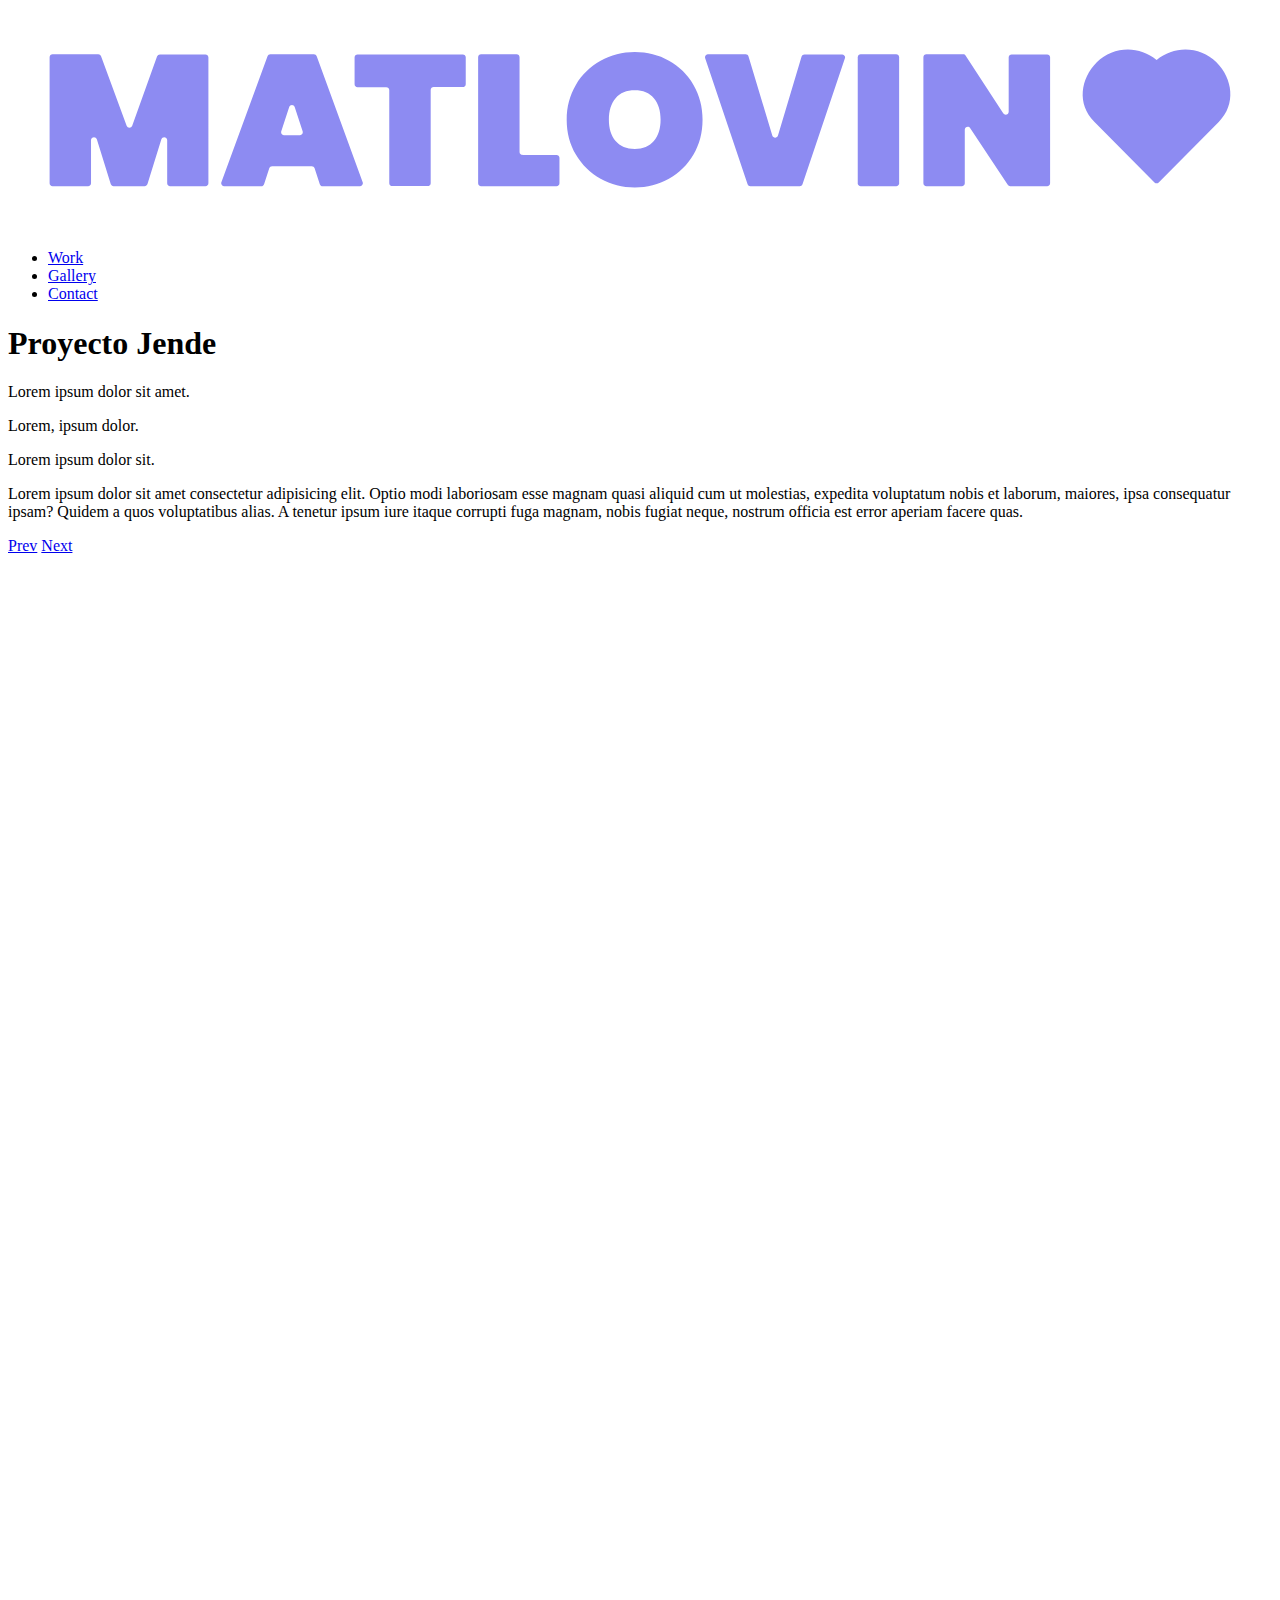
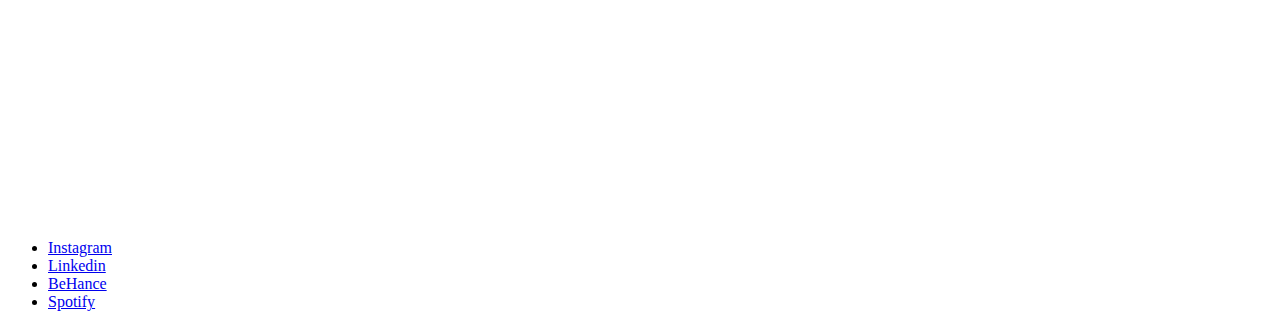
==== pages/proyect-1.html @ 457de3d1 "se crean las pages + se crea WORK parra desktop + css + arreglo de footer en las pages" ====
<!DOCTYPE html>
<html lang="en">

<head>
    <meta charset="UTF-8">
    <meta name="viewport" content="width=device-width, initial-scale=1.0">
    <link rel="stylesheet" href="../css/style.css">
    <title>Matlovin</title>
    <link rel="icon" href="../resources/Asset 5.svg">
</head>

<body>

    <nav class="nav">
        <!-- logo -->
        <a href="../index.html">
            <img src="../resources/Asset 1.svg" alt="Logo">
        </a>
        <!-- lista de enlaces -->
        <ul>
            <li><a href="./work.html">Work</a></li>
            <li><a href="./gallery.html">Gallery</a></li>
            <li><a href="./contact.html">Contact</a></li>
        </ul>
    </nav>

    <main class="main-project">
        <!-- encabezado del proyecto -->
        <header>
        
                <!-- <img src="https://mir-s3-cdn-cf.behance.net/project_modules/max_1200/a1f0e0149536781.655e4dc05ab5c.jpg"> -->
            
        </header>

        <!-- descripcion del proyecto -->
        <h1>Proyecto Jende</h1>
        <section class="contenedor_principal">
            <div class="contenedor_textos">
                <p>Lorem ipsum dolor sit amet. </p>
                <p>Lorem, ipsum dolor.</p>
                <p>Lorem ipsum dolor sit.</p>
            </div>
            <div class="contenedor_parrafo">
                <p>Lorem ipsum dolor sit amet consectetur adipisicing elit. Optio modi laboriosam esse magnam quasi
                    aliquid cum ut molestias, expedita voluptatum nobis et laborum, maiores, ipsa consequatur ipsam?
                    Quidem a quos voluptatibus alias. A tenetur ipsum iure itaque corrupti fuga magnam, nobis fugiat
                    neque, nostrum officia est error aperiam facere quas.</p>
            </div>
        </section>

        <!-- imagenes del proyecto -->
        <section class="imagenes_proyecto">
            <article class="imagen-cuadrada">
                <!-- <img src="../resources/JENDE - PHOTOS BY OSCAR APONTE_6.jpg" alt="cafeteras"> -->
            </article>
            <article class="imagen-cuadrada_">
                <!-- <img src="../resources/JENDE - PHOTOS BY OSCAR APONTE_7.jpg" alt="Coldbrew"> -->
            </article>
            <article class="imagen_grande">
                <!-- <img src="../resources/JENDE NEW FEED MAYO-55.JPG" alt="hombre y mujer preparando sanwich"> -->
            </article>
        </section>

        <!-- botones para next y prev -->
        <section class="botones">
            <a href="#">Prev</a>
            <a href="#">Next</a>
        </section>

    </main>


    <footer class="footer">
        <div>
            <a href="">
                <img src="../resources/Asset 3.svg" alt="Logo">
            </a>
            <nav>
                <ul>
                    <li><a href="https://www.instagram.com/matlovin_/">Instagram</a></li>
                    <li><a href="https://www.linkedin.com/in/mateoflorez/">Linkedin</a></li>
                    <li><a href="https://www.behance.net/matlovin/">BeHance</a></li>
                    <li><a href="https://open.spotify.com/user/mateo.florez">Spotify</a></li>
                </ul>
            </nav>
        </div>

    </footer>
</body>

</html>
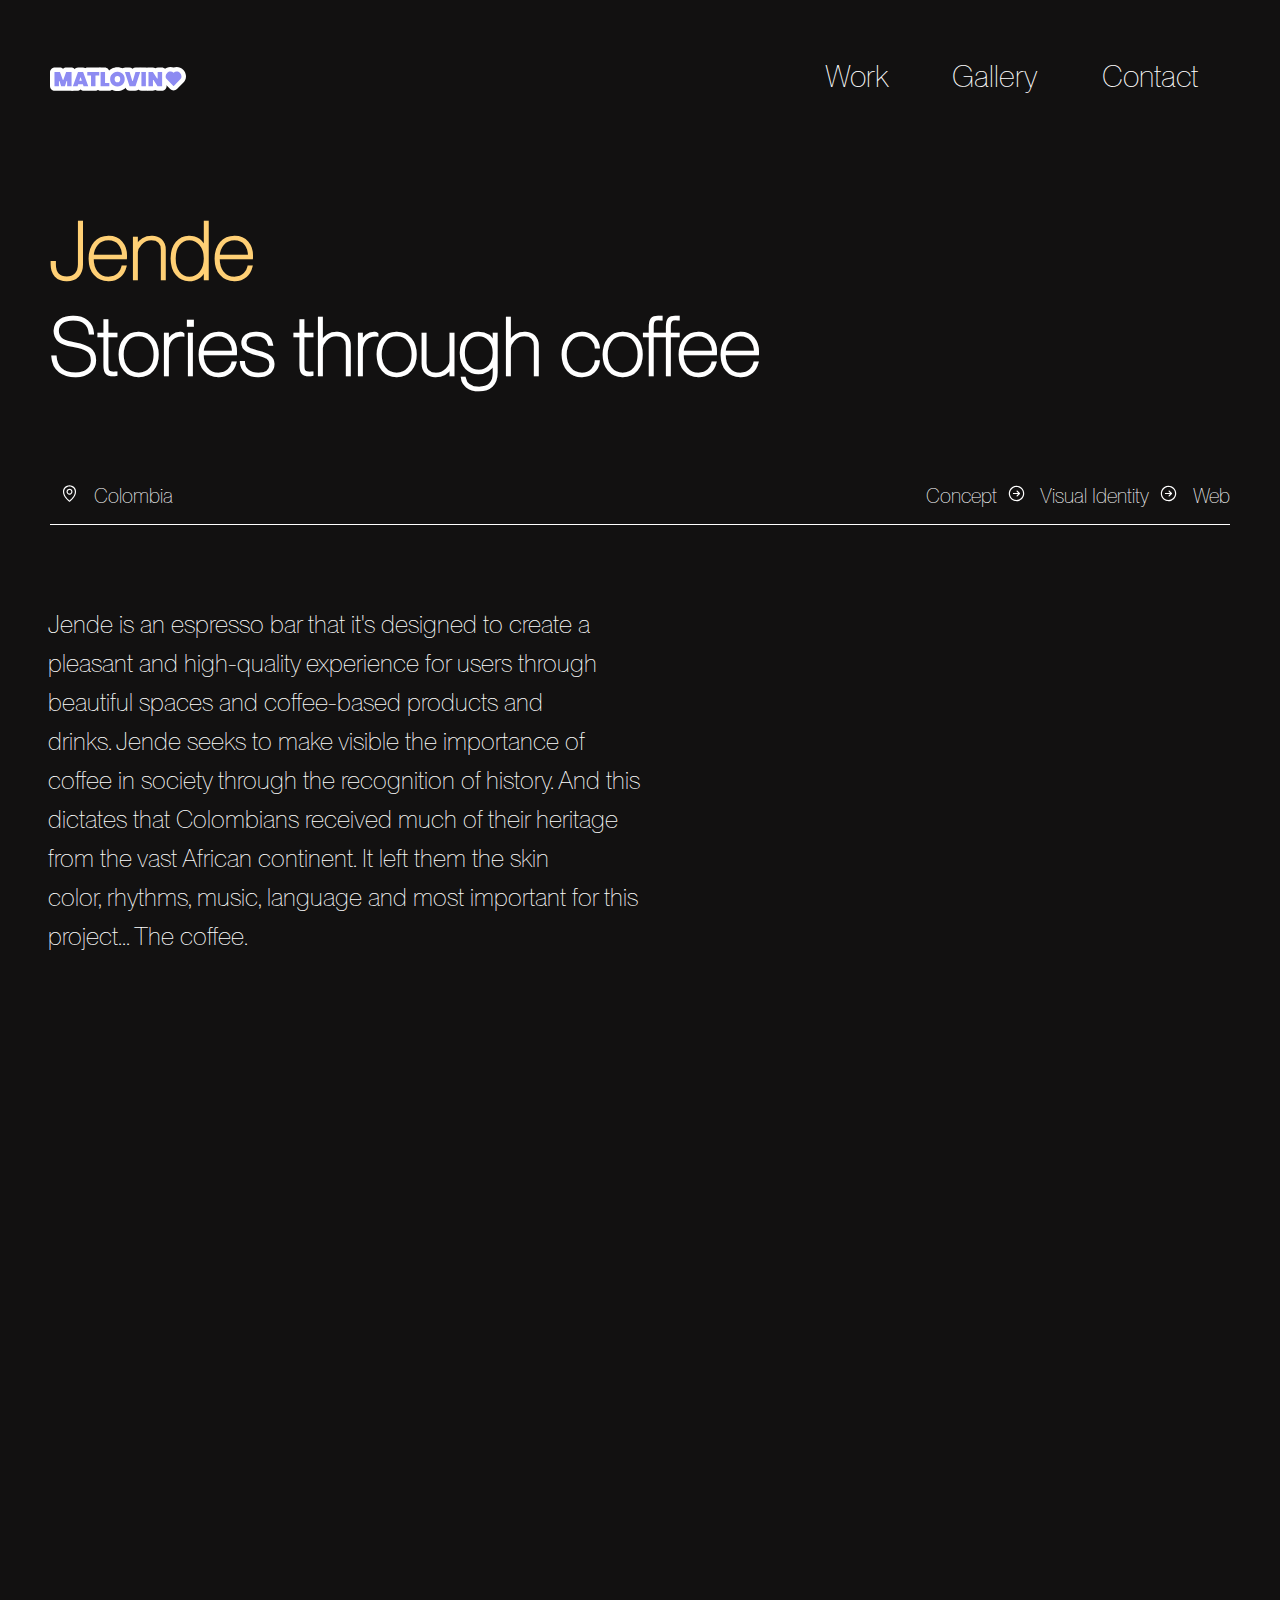
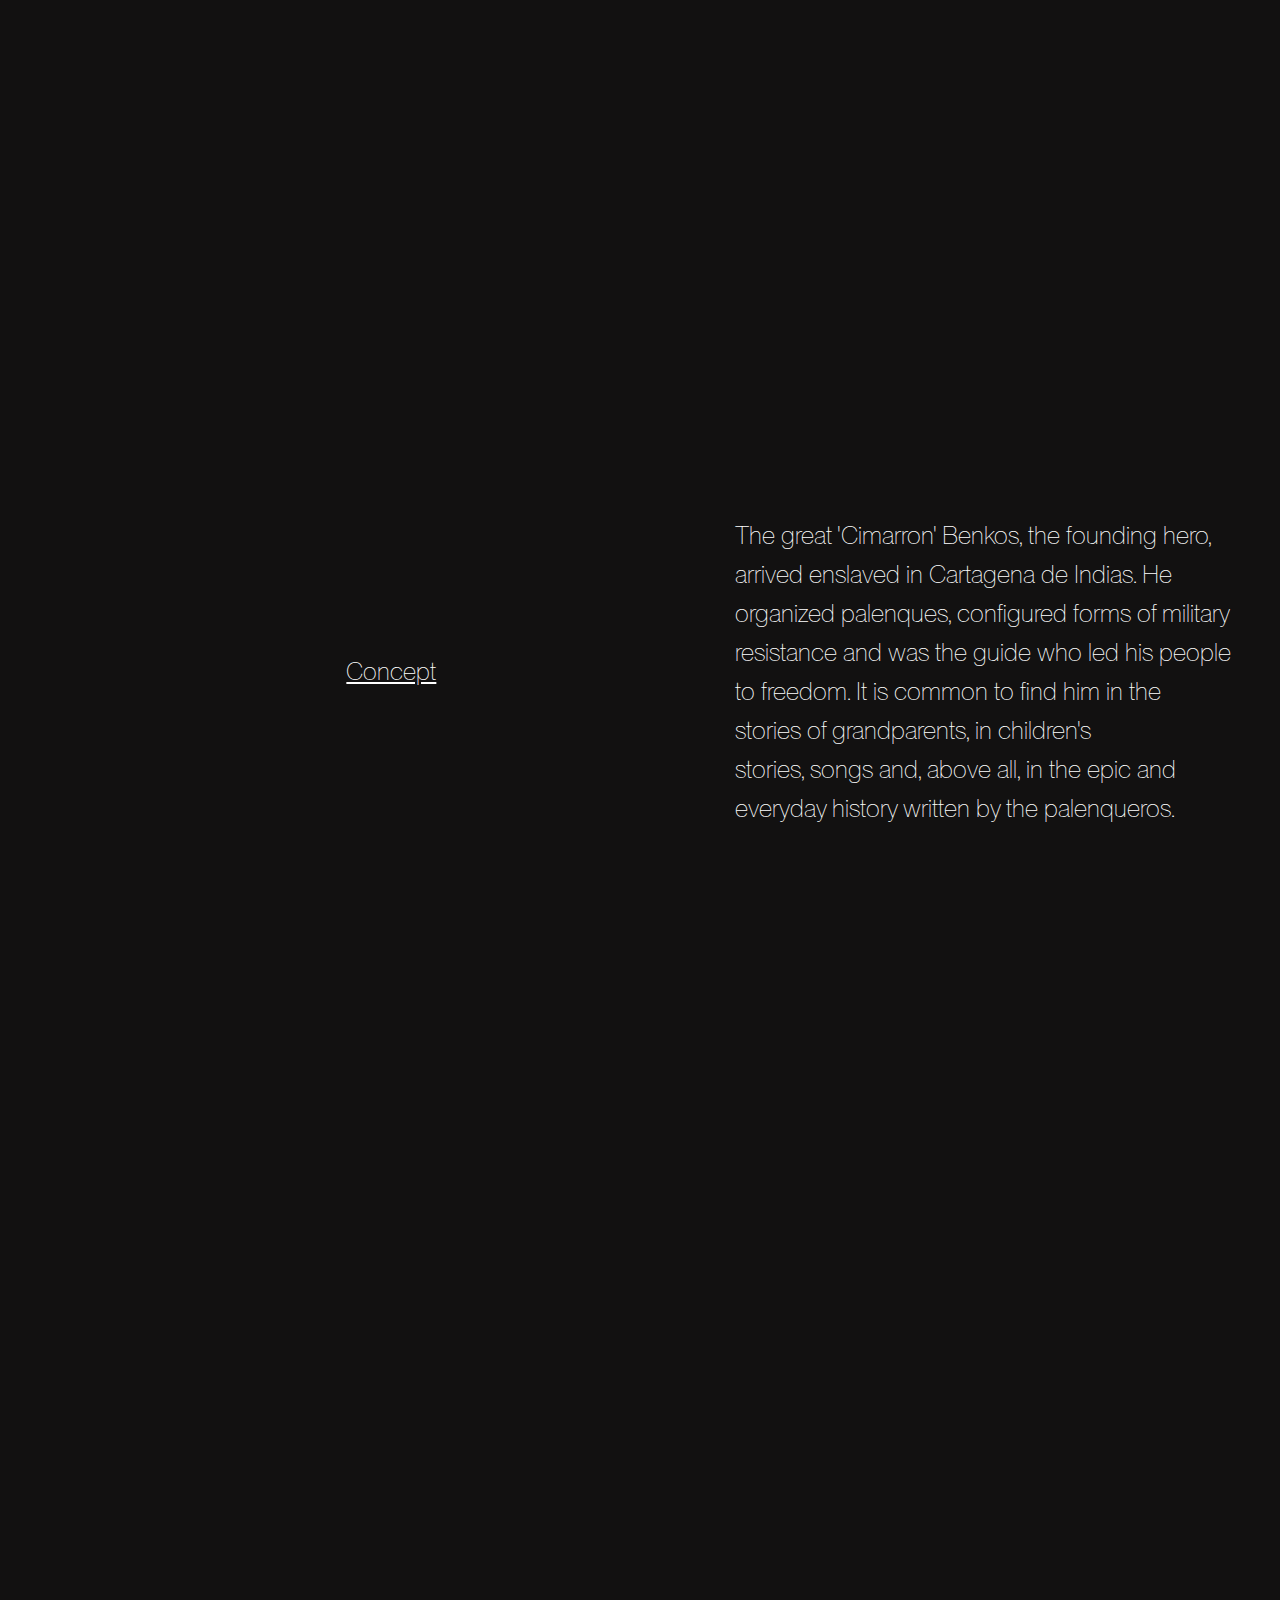
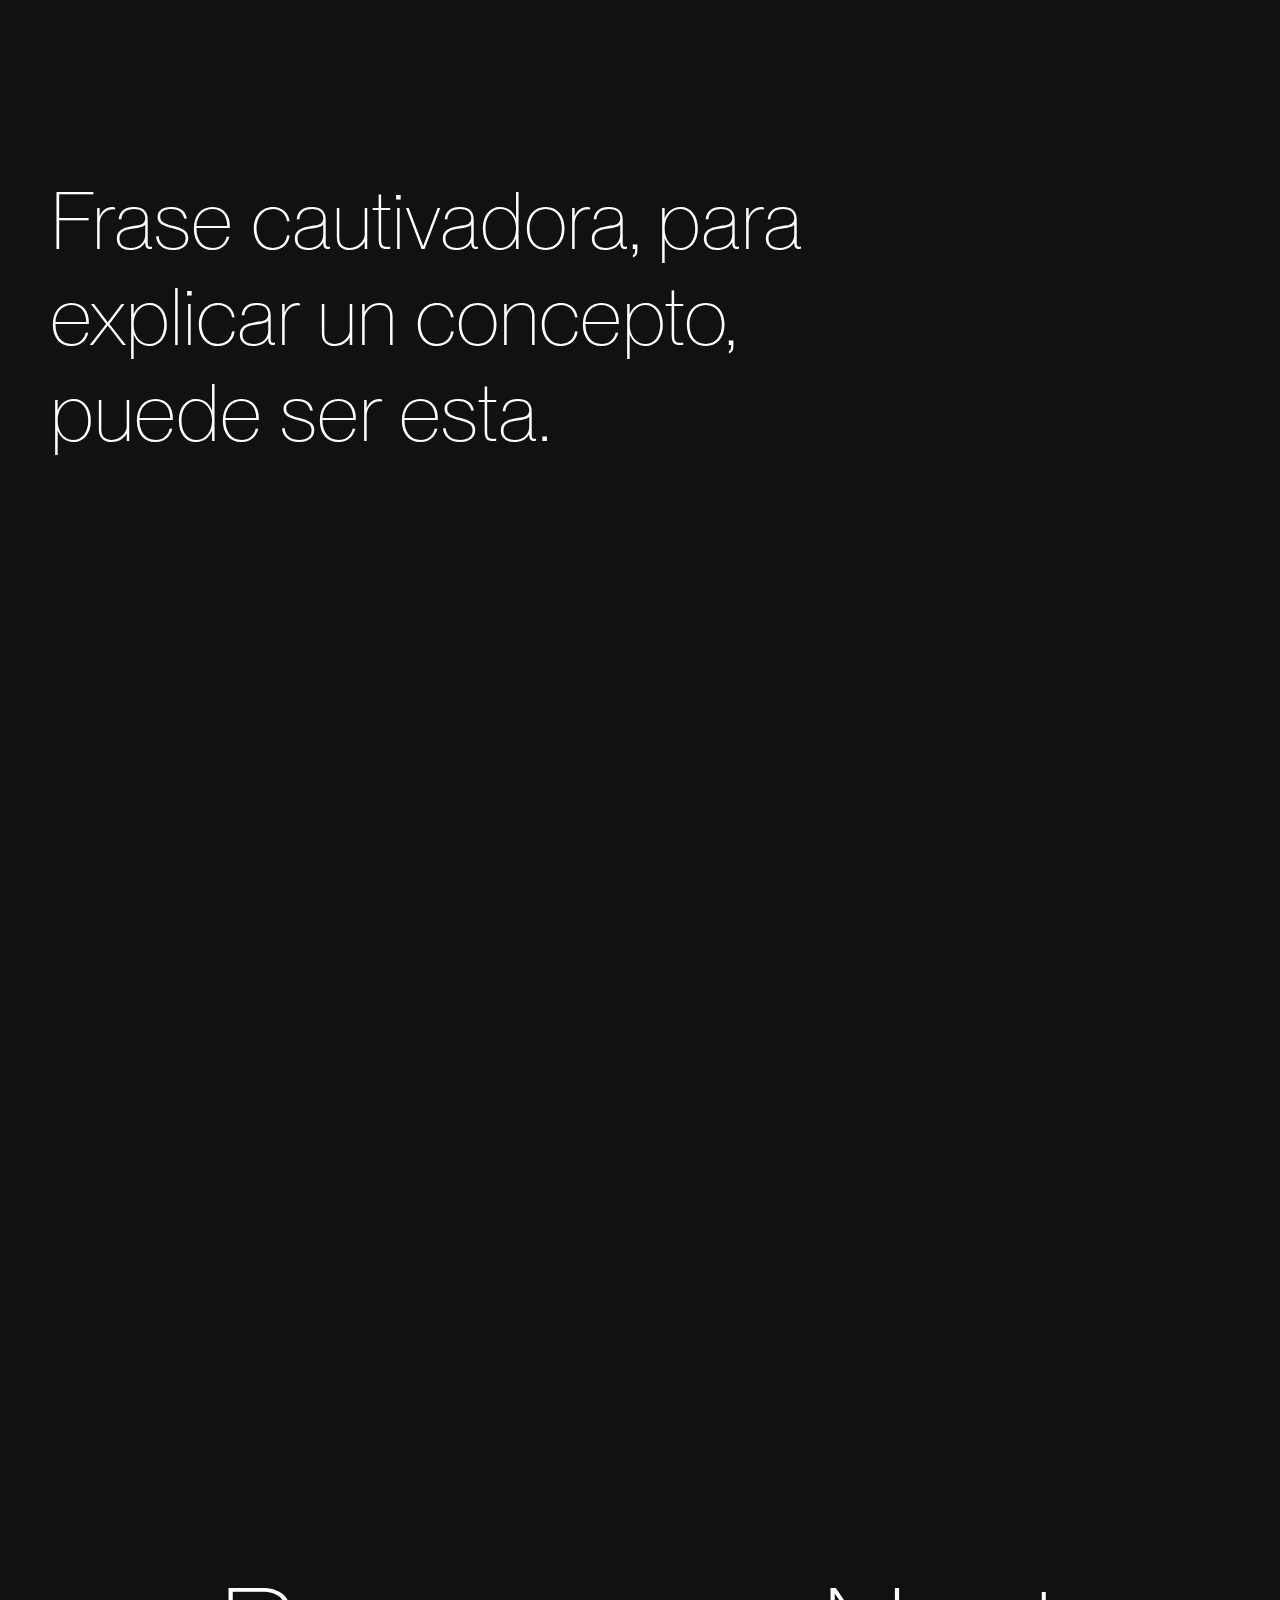
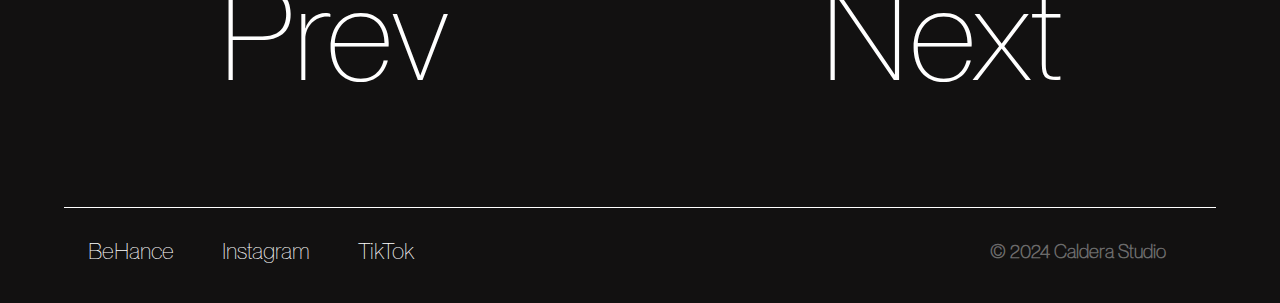
==== commit fdc05f73: "se crea project-1 para desktop + css" ====
--- a/pages/proyect-1.html
+++ b/pages/proyect-1.html
@@ -4,7 +4,7 @@
 <head>
     <meta charset="UTF-8">
     <meta name="viewport" content="width=device-width, initial-scale=1.0">
-    <link rel="stylesheet" href="../css/style.css">
+    <link rel="stylesheet" href="../styles/styles.css">
     <title>Matlovin</title>
     <link rel="icon" href="../resources/Asset 5.svg">
 </head>
@@ -24,31 +24,45 @@
         </ul>
     </nav>
 
+    <!-- encabezado del proyecto -->
+    <header>
+        <h1><span class="jende">Jende</span> <br> Stories through coffee</h1>
+    </header>
     <main class="main-project">
-        <!-- encabezado del proyecto -->
-        <header>
-        
-                <!-- <img src="https://mir-s3-cdn-cf.behance.net/project_modules/max_1200/a1f0e0149536781.655e4dc05ab5c.jpg"> -->
-            
-        </header>
+        <div class="sub-header">
+            <div>
+                <p><svg xmlns="http://www.w3.org/2000/svg" width="19" height="19" viewBox="0 0 19 19" fill="none">
+                        <path
+                            d="M9.5 4.75C8.91284 4.75 8.33886 4.92411 7.85065 5.25032C7.36244 5.57654 6.98193 6.04019 6.75723 6.58266C6.53253 7.12513 6.47374 7.72204 6.58829 8.29792C6.70284 8.87381 6.98559 9.40279 7.40078 9.81797C7.81596 10.2332 8.34494 10.5159 8.92083 10.6305C9.49671 10.745 10.0936 10.6862 10.6361 10.4615C11.1786 10.2368 11.6422 9.85631 11.9684 9.3681C12.2946 8.87989 12.4688 8.30591 12.4688 7.71875C12.4688 6.93139 12.156 6.17628 11.5992 5.61953C11.0425 5.06278 10.2874 4.75 9.5 4.75ZM9.5 9.5C9.1477 9.5 8.80332 9.39553 8.51039 9.19981C8.21747 9.00408 7.98916 8.72589 7.85434 8.4004C7.71952 8.07492 7.68425 7.71677 7.75298 7.37125C7.82171 7.02572 7.99135 6.70833 8.24047 6.45922C8.48958 6.2101 8.80697 6.04046 9.1525 5.97173C9.49802 5.903 9.85617 5.93827 10.1817 6.07309C10.5071 6.20791 10.7853 6.43622 10.9811 6.72914C11.1768 7.02207 11.2812 7.36645 11.2812 7.71875C11.2812 8.19117 11.0936 8.64424 10.7595 8.97828C10.4255 9.31233 9.97242 9.5 9.5 9.5ZM9.5 1.1875C7.76841 1.18946 6.1083 1.87821 4.88388 3.10263C3.65946 4.32705 2.97071 5.98716 2.96875 7.71875C2.96875 10.0492 4.04566 12.5192 6.08594 14.8623C7.0027 15.9211 8.03452 16.8745 9.1623 17.7049C9.26214 17.7748 9.38108 17.8123 9.50297 17.8123C9.62486 17.8123 9.7438 17.7748 9.84363 17.7049C10.9693 16.8741 11.9992 15.9207 12.9141 14.8623C14.9514 12.5192 16.0312 10.0492 16.0312 7.71875C16.0293 5.98716 15.3405 4.32705 14.1161 3.10263C12.8917 1.87821 11.2316 1.18946 9.5 1.1875ZM9.5 16.4766C8.27316 15.5117 4.15625 11.9678 4.15625 7.71875C4.15625 6.3015 4.71925 4.9423 5.7214 3.94015C6.72355 2.938 8.08275 2.375 9.5 2.375C10.9173 2.375 12.2765 2.938 13.2786 3.94015C14.2807 4.9423 14.8438 6.3015 14.8438 7.71875C14.8438 11.9663 10.7268 15.5117 9.5 16.4766Z"
+                            fill="white" />
+                    </svg> Colombia</p>
+            </div>
+            <div>
+                <p>Concept<svg xmlns="http://www.w3.org/2000/svg" width="19" height="19" viewBox="0 0 19 19"
+                        fill="none">
+                        <path
+                            d="M9.5 1.78125C7.97338 1.78125 6.48104 2.23395 5.2117 3.08209C3.94235 3.93024 2.95302 5.13574 2.36881 6.54616C1.78459 7.95658 1.63174 9.50856 1.92957 11.0059C2.2274 12.5031 2.96254 13.8785 4.04202 14.958C5.12151 16.0375 6.49686 16.7726 7.99415 17.0704C9.49144 17.3683 11.0434 17.2154 12.4538 16.6312C13.8643 16.047 15.0698 15.0576 15.9179 13.7883C16.7661 12.519 17.2188 11.0266 17.2188 9.5C17.2166 7.45352 16.4027 5.49148 14.9556 4.04441C13.5085 2.59733 11.5465 1.78341 9.5 1.78125ZM9.5 16.0312C8.20824 16.0312 6.94549 15.6482 5.87144 14.9305C4.79738 14.2129 3.96025 13.1928 3.46592 11.9994C2.97158 10.806 2.84224 9.49275 3.09425 8.22582C3.34626 6.95888 3.9683 5.79512 4.88171 4.88171C5.79512 3.9683 6.95888 3.34626 8.22582 3.09425C9.49276 2.84224 10.806 2.97158 11.9994 3.46591C13.1928 3.96025 14.2129 4.79737 14.9305 5.87143C15.6482 6.94549 16.0313 8.20824 16.0313 9.5C16.0293 11.2316 15.3405 12.8917 14.1161 14.1161C12.8917 15.3405 11.2316 16.0293 9.5 16.0312ZM12.8888 9.07992C12.944 9.13507 12.9878 9.20055 13.0177 9.27263C13.0476 9.34471 13.063 9.42197 13.063 9.5C13.063 9.57803 13.0476 9.65529 13.0177 9.72737C12.9878 9.79945 12.944 9.86493 12.8888 9.92008L10.5138 12.2951C10.4024 12.4065 10.2513 12.4691 10.0938 12.4691C9.93619 12.4691 9.78509 12.4065 9.67368 12.2951C9.56226 12.1837 9.49967 12.0326 9.49967 11.875C9.49967 11.7174 9.56226 11.5663 9.67368 11.4549L11.0356 10.0938H6.53125C6.37378 10.0938 6.22276 10.0312 6.11141 9.91985C6.00006 9.8085 5.9375 9.65747 5.9375 9.5C5.9375 9.34253 6.00006 9.1915 6.11141 9.08016C6.22276 8.96881 6.37378 8.90625 6.53125 8.90625H11.0356L9.67368 7.54508C9.56226 7.43367 9.49967 7.28256 9.49967 7.125C9.49967 6.96744 9.56226 6.81633 9.67368 6.70492C9.78509 6.59351 9.93619 6.53092 10.0938 6.53092C10.2513 6.53092 10.4024 6.59351 10.5138 6.70492L12.8888 9.07992Z"
+                            fill="white" />
+                    </svg> Visual Identity<svg xmlns="http://www.w3.org/2000/svg" width="19" height="19"
+                        viewBox="0 0 19 19" fill="none">
+                        <path
+                            d="M9.5 1.78125C7.97338 1.78125 6.48104 2.23395 5.2117 3.08209C3.94235 3.93024 2.95302 5.13574 2.36881 6.54616C1.78459 7.95658 1.63174 9.50856 1.92957 11.0059C2.2274 12.5031 2.96254 13.8785 4.04202 14.958C5.12151 16.0375 6.49686 16.7726 7.99415 17.0704C9.49144 17.3683 11.0434 17.2154 12.4538 16.6312C13.8643 16.047 15.0698 15.0576 15.9179 13.7883C16.7661 12.519 17.2188 11.0266 17.2188 9.5C17.2166 7.45352 16.4027 5.49148 14.9556 4.04441C13.5085 2.59733 11.5465 1.78341 9.5 1.78125ZM9.5 16.0312C8.20824 16.0312 6.94549 15.6482 5.87144 14.9305C4.79738 14.2129 3.96025 13.1928 3.46592 11.9994C2.97158 10.806 2.84224 9.49275 3.09425 8.22582C3.34626 6.95888 3.9683 5.79512 4.88171 4.88171C5.79512 3.9683 6.95888 3.34626 8.22582 3.09425C9.49276 2.84224 10.806 2.97158 11.9994 3.46591C13.1928 3.96025 14.2129 4.79737 14.9305 5.87143C15.6482 6.94549 16.0313 8.20824 16.0313 9.5C16.0293 11.2316 15.3405 12.8917 14.1161 14.1161C12.8917 15.3405 11.2316 16.0293 9.5 16.0312ZM12.8888 9.07992C12.944 9.13507 12.9878 9.20055 13.0177 9.27263C13.0476 9.34471 13.063 9.42197 13.063 9.5C13.063 9.57803 13.0476 9.65529 13.0177 9.72737C12.9878 9.79945 12.944 9.86493 12.8888 9.92008L10.5138 12.2951C10.4024 12.4065 10.2513 12.4691 10.0938 12.4691C9.93619 12.4691 9.78509 12.4065 9.67368 12.2951C9.56226 12.1837 9.49967 12.0326 9.49967 11.875C9.49967 11.7174 9.56226 11.5663 9.67368 11.4549L11.0356 10.0938H6.53125C6.37378 10.0938 6.22276 10.0312 6.11141 9.91985C6.00006 9.8085 5.9375 9.65747 5.9375 9.5C5.9375 9.34253 6.00006 9.1915 6.11141 9.08016C6.22276 8.96881 6.37378 8.90625 6.53125 8.90625H11.0356L9.67368 7.54508C9.56226 7.43367 9.49967 7.28256 9.49967 7.125C9.49967 6.96744 9.56226 6.81633 9.67368 6.70492C9.78509 6.59351 9.93619 6.53092 10.0938 6.53092C10.2513 6.53092 10.4024 6.59351 10.5138 6.70492L12.8888 9.07992Z"
+                            fill="white" />
+                    </svg> Web</p>
+            </div>
+        </div>
 
-        <!-- descripcion del proyecto -->
-        <h1>Proyecto Jende</h1>
-        <section class="contenedor_principal">
-            <div class="contenedor_textos">
-                <p>Lorem ipsum dolor sit amet. </p>
-                <p>Lorem, ipsum dolor.</p>
-                <p>Lorem ipsum dolor sit.</p>
-            </div>
-            <div class="contenedor_parrafo">
-                <p>Lorem ipsum dolor sit amet consectetur adipisicing elit. Optio modi laboriosam esse magnam quasi
-                    aliquid cum ut molestias, expedita voluptatum nobis et laborum, maiores, ipsa consequatur ipsam?
-                    Quidem a quos voluptatibus alias. A tenetur ipsum iure itaque corrupti fuga magnam, nobis fugiat
-                    neque, nostrum officia est error aperiam facere quas.</p>
-            </div>
+
+        <section class="descripcion">
+            <p>
+                Jende is an espresso bar that it's designed to create a pleasant and high-quality experience for
+                users through beautiful spaces and coffee-based products and drinks. Jende seeks to make visible the
+                importance of coffee in society through the recognition of history. And this dictates that
+                Colombians received much of their heritage from the vast African continent. It left them the skin
+                color, rhythms, music, language and most important for this project... The coffee.
+            </p>
         </section>
 
-        <!-- imagenes del proyecto -->
         <section class="imagenes_proyecto">
             <article class="imagen-cuadrada">
                 <!-- <img src="../resources/JENDE - PHOTOS BY OSCAR APONTE_6.jpg" alt="cafeteras"> -->
@@ -61,28 +75,77 @@
             </article>
         </section>
 
+        <section class="contenedor-concepto">
+            <div class="concept">
+                <p>Concept</p>
+            </div>
+            <div class="contenedor_parrafo">
+                <p>The great 'Cimarron' Benkos, the founding hero, arrived enslaved in Cartagena de Indias. He
+                    organized palenques, configured forms of military resistance and was the guide who led
+                    his people to freedom. It is common to find him in the stories of grandparents, in children's
+                    stories, songs and, above all, in the epic and everyday history written by the palenqueros.</p>
+            </div>
+        </section>
+
+        <section class="contenedor-imagen">
+            <div></div>
+        </section>
+
+        <section class="contenedor-frase">
+            <div>
+                <p>
+                    Frase cautivadora, para explicar un concepto, puede ser esta.
+                </p>
+            </div>
+        </section>
+
+        <section class="imagenes_proyecto_">
+            <article class="imagen-cuadrada">
+                <!-- <img src="../resources/JENDE - PHOTOS BY OSCAR APONTE_6.jpg" alt="cafeteras"> -->
+            </article>
+            <article class="imagen-cuadrada_">
+                <!-- <img src="../resources/JENDE - PHOTOS BY OSCAR APONTE_7.jpg" alt="Coldbrew"> -->
+            </article>
+            <article class="imagen_grande_">
+                <!-- <img src="../resources/JENDE NEW FEED MAYO-55.JPG" alt="hombre y mujer preparando sanwich"> -->
+            </article>
+        </section>
+
         <!-- botones para next y prev -->
         <section class="botones">
-            <a href="#">Prev</a>
-            <a href="#">Next</a>
+            <div>
+                <a href="#">Prev</a>
+                <a href="#">Next</a>
+            </div>
         </section>
 
     </main>
 
 
-    <footer class="footer">
-        <div>
-            <a href="">
-                <img src="../resources/Asset 3.svg" alt="Logo">
-            </a>
-            <nav>
-                <ul>
-                    <li><a href="https://www.instagram.com/matlovin_/">Instagram</a></li>
-                    <li><a href="https://www.linkedin.com/in/mateoflorez/">Linkedin</a></li>
-                    <li><a href="https://www.behance.net/matlovin/">BeHance</a></li>
-                    <li><a href="https://open.spotify.com/user/mateo.florez">Spotify</a></li>
-                </ul>
-            </nav>
+    <footer class="footer footer__pages">
+
+        <nav class="nav-footer__hidden">
+            <!-- lista de enlaces footer -->
+            <ul class="enlaces-footer">
+                <li><a href="./pages/work.html">Work</a></li>
+                <li><a href="./pages/gallery.html">Gallery</a></li>
+                <li><a href="./pages/contact.html">Contact</a></li>
+            </ul>
+        </nav>
+
+        <div class="contenedor__principal_redes">
+            <div class="contenedor-redes">
+                <nav class="nav-redes">
+                    <ul class="enlaces-redes">
+                        <li><a href="https://www.behance.net/matlovin/">BeHance</a></li>
+                        <li><a href="https://www.instagram.com/matlovin_/">Instagram</a></li>
+                        <li><a href="https://www.tiktok.com/@matlovin_">TikTok</a></li>
+
+                    </ul>
+                </nav>
+                <h3>© 2024 Caldera Studio</h3>
+
+            </div>
         </div>
 
     </footer>
--- a/styles/styles.css
+++ b/styles/styles.css
@@ -0,0 +1,620 @@
+@font-face {
+    font-family: PPNeueMontreal-Thin;
+    src: url(../resources/PPNeueMontreal-Thin.otf);
+}
+
+@font-face {
+    font-family: PPNeueMontreal-SemiBolditalic;
+    src: url(../resources/PPNeueMontreal-SemiBolditalic.otf);
+}
+
+@font-face {
+    font-family: PPNeueMontreal-Medium;
+    src: url(../resources/PPNeueMontreal-Medium.otf);
+}
+
+@font-face {
+    font-family: PPNeueMontreal-italic;
+    src: url(../resources/PPNeueMontreal-Italic.otf);
+}
+
+@font-face {
+    font-family: PPNeueMontreal-Book;
+    src: url(../resources/PPNeueMontreal-Book.otf);
+}
+
+@font-face {
+    font-family: PPNeueMontreal-Bold;
+    src: url(../resources/PPNeueMontreal-Bold.otf);
+}
+
+
+* {
+    margin: 0;
+    padding: 0;
+    font-family: PPNeueMontreal-Thin;
+}
+
+/* ----------- NAV --------*/
+
+.nav {
+    /* width: 100vw; */
+    height: 9.5rem;
+    display: flex;
+    justify-content: space-between;
+    align-items: center;
+    background-color: #121111;
+
+}
+
+.nav a img {
+    width: 8.5rem;
+    padding-left: 3.12rem;
+    padding-top: 10px;
+}
+
+.nav ul {
+    display: flex;
+    margin-right: 3.12rem;
+    list-style: none;
+    justify-content: space-around;
+}
+
+.nav ul li {
+    margin: 0 2rem;
+}
+
+.nav ul li a {
+    color: #fff;
+    text-decoration: none;
+    font-size: 30.14px;
+}
+
+/* ------------ footer ----------*/
+
+.footer {
+    /* width: 100vw; */
+    height: 20.48rem;
+    background-color: #121111;
+}
+
+.footer__pages {
+    /* width: 100vw; */
+    height: 10rem;
+    background-color: #121111;
+}
+
+.footer .nav-footer {
+    height: 13rem;
+}
+
+.footer .nav-footer__hidden {
+    height: 4rem;
+    visibility: hidden;
+}
+
+.footer .nav-footer .enlaces-footer {
+    height: 13rem;
+    /* width: 90%; */
+    display: flex;
+    justify-content: flex-end;
+    align-items: center;
+    margin-right: 3.12rem;
+    list-style: none;
+}
+
+.footer .nav-footer .enlaces-footer li {
+    margin: 0 2rem;
+}
+
+.footer .nav-footer .enlaces-footer li a {
+    color: #fff;
+    text-decoration: none;
+    font-size: 30.14px;
+}
+
+.footer .contenedor__principal_redes {
+    display: flex;
+    justify-content: center;
+}
+
+.footer .contenedor-redes {
+    width: 90%;
+    height: 87px;
+    border-top: 1px solid #fff;
+    display: flex;
+    justify-content: space-between;
+    align-items: center;
+}
+
+.footer .contenedor-redes .nav-redes .enlaces-redes {
+    display: flex;
+    list-style: none;
+}
+
+.footer .contenedor-redes .nav-redes .enlaces-redes li {
+    margin: 0 1.5rem;
+}
+
+.footer .contenedor-redes .nav-redes .enlaces-redes li a {
+    color: #fff;
+    text-decoration: none;
+    font-size: 22.34px;
+}
+
+.footer .contenedor__principal_redes h3 {
+    color: rgba(255, 255, 255, 0.40);
+    margin-right: 3.12rem;
+}
+
+/* ---------- MAIN-INDEX ----------*/
+
+.main-index {
+    /* width: 100vw; */
+    height: auto;
+    display: flex;
+    flex-direction: column;
+    background-color: #121111;
+}
+
+.main-index header {
+    /* width: 100vw; */
+    height: 56.4rem;
+    /* background-color: #121111; */
+    display: flex;
+    justify-content: flex-start;
+    align-items: center;
+}
+
+.main-index header h1 {
+    width: 1139px;
+    font-family: PPNeueMontreal-Thin;
+    font-size: 84.251px;
+    color: #fff;
+    margin-left: 3.12rem;
+    font-weight: 400;
+}
+
+.main-index header h1 .brand {
+    color: #FFB59D;
+    text-decoration: 4px underline;
+
+}
+
+.main-index header h1 .digital {
+    color: #C0A9FF;
+    text-decoration: 4px underline;
+}
+
+/* -------con GRID---------- */
+
+.main-index section {
+    display: grid;
+    background-color: #121111;
+    margin: 0 1rem 0 3.12rem;
+    grid-template-columns: repeat(3, 1fr);
+    grid-template-rows: repeat(3, 1fr);
+    justify-items: center;
+    grid-template-areas:
+        "link-last-project link-last-project link-gallery"
+        "link-last-project link-last-project link-gallery"
+        "link-last-project link-last-project link-gallery";
+}
+
+.link-last-project {
+    grid-area: link-last-project;
+    /* background-image: url('./resources/Screen\ Shot\ 2024-02-14\ at\ 2.19\ 1.png');
+    background-size: cover; */
+    width: 100%;
+}
+
+.link-last-project img {
+    width: 100%;
+    /* width: 1200px;
+    height: 639px */
+}
+
+.link-gallery {
+    grid-area: link-gallery;
+    background-color: #FFB59D;
+    width: 85%;
+    /* width: 521px;
+    height: 636px; */
+    border-radius: 80px;
+}
+
+.main-index .link-gallery a {
+    width: 100%;
+    height: 100%;
+    border-radius: 80px;
+    text-decoration: none;
+    display: flex;
+    justify-content: flex-end;
+    align-items: center;
+}
+
+
+
+.main-index .link-gallery a h2 {
+    color: #FFF;
+    font-size: 126.788px;
+    font-style: normal;
+    rotate: -90deg;
+    margin: 0rem -5rem 0rem 0rem;
+}
+
+/* ---------- MAIN-WORK -----------*/
+
+.main-work {
+    display: flex;
+    flex-direction: column;
+    background-color: #121111;
+
+}
+
+.main-work header nav {
+    margin-left: 3.12rem;
+    height: 4rem;
+    display: flex;
+    align-items: center;
+}
+
+.main-work header nav ul {
+    display: flex;
+}
+
+.main-work header nav ul li {
+    margin-right: 3rem;
+    list-style: none;
+}
+
+.main-work header nav ul li a {
+    color: #FFF;
+    text-decoration: none;
+    font-size: 33.104px;
+}
+
+.main-work img {
+    border-radius: 10px;
+    width: 100%;
+}
+
+.main-work section {
+    display: flex;
+    margin: 0.2rem 3.12rem 0.2rem 3.12rem;
+    align-items: center;
+}
+
+.main-work article {
+    padding: 0 0.2rem 0 0.2rem;
+}
+
+/* PRIMER BLOQUE */
+
+.primer_bloque .jende {
+    width: 45%;
+}
+
+.primer_bloque .ecosistema {
+    width: 60%;
+}
+
+/* SEGUNDO BLOQUE */
+
+.segundo_bloque .namnam {
+    width: 102%;
+}
+
+.segundo_bloque .dixie {
+    width: 100%;
+}
+
+/* TERCER BLOQUE */
+
+.tercer_bloque article {
+    width: 33.3%;
+}
+
+/* CUARTO BLOQUE */
+
+.cuarto_bloque {
+    justify-content: space-around;
+}
+
+.cuarto_bloque .altiplano {
+    width: 100%;
+}
+
+/* -----------  MAIN PROJECT ----------- */
+
+header{
+   padding: 3.12rem;
+   background-color: #121111;
+}
+header h1 {
+   color: #FFF;
+   font-size: 80px;
+}
+
+header h1 .jende {
+   color: #FFD075
+}
+
+.main-project {
+    background-color: #121111;
+}
+
+.main-project p{
+    color: #FFF;
+}
+
+.main-project .sub-header{
+    height: 5rem;
+    display: flex;
+    justify-content: space-between;
+    align-items: flex-end;
+    margin: 0 3.12rem;
+    border-bottom: 1px solid #FFF;
+}
+.main-project .sub-header div{
+    padding-bottom: 1rem;
+}
+
+.main-project .sub-header div p{
+    font-size: 20px;
+}
+
+.main-project .sub-header div svg{
+    padding: 0 10px;
+}
+
+.main-project .descripcion{
+    height: 10%;
+    padding: 5rem 3rem;
+}
+
+.main-project .descripcion p{
+    width: 50%;
+    font-size: 25px;
+    line-height: 39px;
+}
+
+/* ----------GRID IMAGENES ---------- */
+.imagenes_proyecto {
+    display: grid;
+    grid-template-columns: 1fr 1fr 1fr;
+    grid-template-rows: 500px 500px;
+    padding: 0 3.12rem;
+    grid-template-areas:
+        "imagen_grande imagen_grande imagen_grande"
+        "imagen-cuadrada_ imagen-cuadrada imagen-cuadrada";
+}
+
+.imagen-cuadrada {
+    grid-area: imagen-cuadrada;
+    background-image: url('../resources/JENDE\ -\ PHOTOS\ BY\ OSCAR\ APONTE_6.jpg');
+    background-size: cover;
+    background-position: center;
+    margin: 1rem 0.5rem 0 0.5rem;
+    border-radius: 10px;
+}
+
+.imagen-cuadrada_ {
+    grid-area: imagen-cuadrada_;
+    background-image: url('../resources/JENDE\ -\ PHOTOS\ BY\ OSCAR\ APONTE_7.jpg');
+    background-size: cover;
+    background-position: center;
+    margin: 1rem 0.5rem 0 0.5rem;
+    border-radius: 10px;
+}
+
+.imagen_grande {
+    grid-area: imagen_grande;
+    background-image: url('../resources/JENDE\ NEW\ FEED\ MAYO-55.JPG');
+    background-size: cover;
+    background-position: center;
+    margin: 1rem 0.5rem 0 0.5rem;
+    border-radius: 10px;
+}
+
+.main-project .contenedor-concepto{
+    display: flex;
+    padding: 5rem 3rem;
+    justify-content: space-between;
+}
+
+.main-project .contenedor-concepto p{
+    font-size: 25px;
+    line-height: 39px;
+}
+
+
+.main-project .contenedor-concepto .concept{
+    width: 40%;
+    text-align: center;
+    margin: auto;
+}
+
+.main-project .contenedor-concepto .concept p{
+text-decoration: underline;
+}
+
+.main-project .contenedor-concepto .contenedor_parrafo{
+    width: 42%;   
+}
+
+.main-project .contenedor-imagen{
+    width: 93%;
+    margin: auto;
+}
+
+.main-project .contenedor-imagen div{
+    background-image: url('https://mir-s3-cdn-cf.behance.net/project_modules/fs/7aada9149536781.62e9520ea60f5.jpg');
+    background-size: cover;
+    height: 50rem;
+    border-radius: 20px;
+}
+
+.main-project .contenedor-frase{
+    height: auto;
+    margin: 0 3.12rem;
+}
+
+.main-project .contenedor-frase div{
+    width: 75%;
+    padding: 4rem 0;
+}
+
+.main-project .contenedor-frase p{
+    font-size: 80px;
+}
+
+.imagenes_proyecto_ {
+    display: grid;
+    grid-template-columns: 1fr 1fr 1fr;
+    grid-template-rows: 500px 500px;
+    padding: 0 3.12rem;
+    grid-template-areas:
+    "imagen-cuadrada_ imagen-cuadrada imagen-cuadrada"
+    "imagen_grande_ imagen_grande_ imagen_grande_";
+}
+
+.imagen-cuadrada {
+    grid-area: imagen-cuadrada;
+    background-image: url('../resources/JENDE\ -\ PHOTOS\ BY\ OSCAR\ APONTE_6.jpg');
+    background-size: cover;
+    background-position: center;
+    margin: 1rem 0.5rem 0 0.5rem;
+    border-radius: 10px;
+}
+
+.imagen-cuadrada_ {
+    grid-area: imagen-cuadrada_;
+    background-image: url('../resources/JENDE\ -\ PHOTOS\ BY\ OSCAR\ APONTE_7.jpg');
+    background-size: cover;
+    background-position: center;
+    margin: 1rem 0.5rem 0 0.5rem;
+    border-radius: 10px;
+}
+
+.imagen_grande_ {
+    grid-area: imagen_grande_;
+    background-image: url('	https://mir-s3-cdn-cf.behance.net/project_modules/1400/e09740149536781.655e4dc0594a0.jpg');
+    background-size: cover;
+    background-position: center;
+    margin: 1rem 0.5rem 0 0.5rem;
+    border-radius: 10px;
+}
+
+.main-project .botones{
+    padding: 2rem;
+}
+
+.main-project .botones div{
+    display: flex;
+    justify-content: space-around;
+}
+
+.main-project .botones div a{
+    font-size: 129.222px;
+    text-decoration: none;
+    color: #FFF;
+}
+
+.botones div a:hover {
+    text-decoration: 2px underline;
+    color: #A1FEDD;
+    font-size: 100.222px;
+    transition: all 0.5s;
+}
+
+@media (max-width: 600px) {
+
+    /* -------- query nav --------- */
+    .nav {
+        /* width: 100vw; */
+        height: 5.5rem;
+        display: flex;
+        flex-direction: column;
+        justify-content: space-around;
+        align-items: center;
+        background-color: rgb(41, 40, 40);
+    }
+
+    .nav a img {
+        width: 12rem;
+        padding-left: 0;
+    }
+
+    .nav ul {
+        margin-right: 0;
+    }
+
+
+    /* --------- query footer ----------*/
+
+    .footer div nav ul {
+        width: 96%;
+        padding-left: 1rem;
+    }
+
+    .footer div nav ul li {
+        margin: 0 1.3rem;
+    }
+
+    /*-----------query main-index ---------- */
+
+    .main-index header {
+        /* width: 100vw; */
+        height: 27rem;
+    }
+
+    .main-index header h1 {
+        font-size: 40px;
+        margin-left: 1rem;
+        margin-right: 2rem;
+    }
+
+    .main-index section article a h2 {
+        font-size: 6rem;
+    }
+
+    .main-index article {
+        border-radius: 3%;
+    }
+
+    .main-index section article a {
+        border-radius: 3%;
+    }
+
+    .main-index section {
+        display: grid;
+        grid-template-columns: repeat(2, 1fr);
+        grid-template-rows: 18rem 13rem;
+        justify-items: center;
+        grid-template-areas:
+            "link-last-project link-last-project "
+            "link-gallery link-gallery";
+    }
+
+    .main-index article {
+        margin: 0.5rem 0 0.5rem 0;
+    }
+
+    .main-index .link-last-project a {
+        justify-content: center;
+        align-items: center;
+    }
+
+
+    .main-index .link-gallery a {
+        justify-content: center;
+        align-items: center;
+    }
+
+
+    .main-index .link-gallery h2 {
+        rotate: 0deg;
+        margin: 0;
+    }
+}